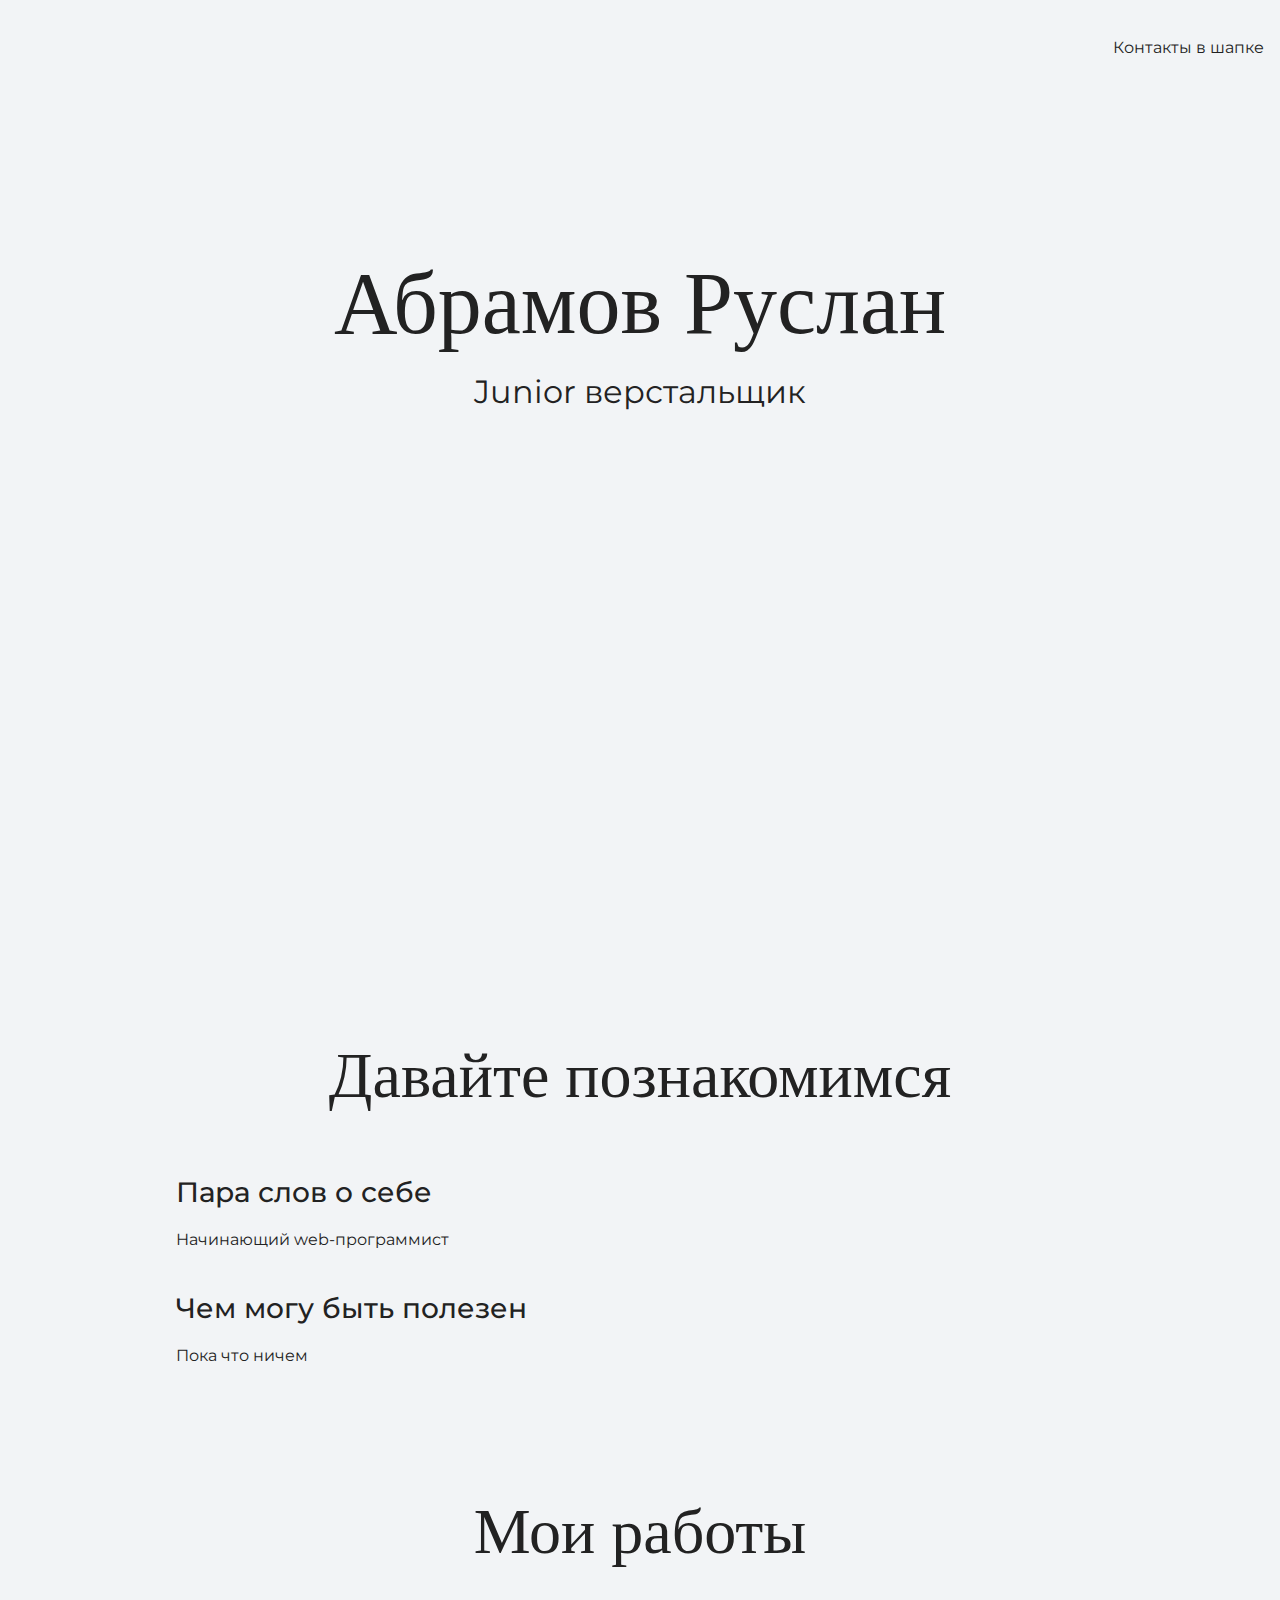
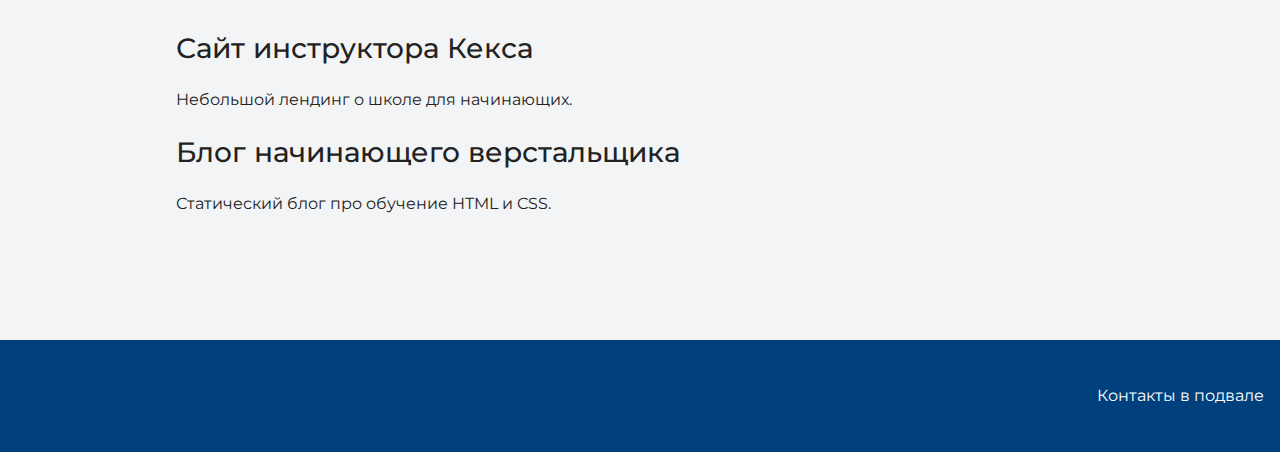
==== index.html @ 0f61a7ad "Add files via upload" ====
<!DOCTYPE html>
<html lang="ru">
  <head>
    <meta charset="UTF-8">
    <link rel="stylesheet" href="style.css">
    <link href="https://fonts.googleapis.com/css?family=Montserrat:400,500,700|Old+Standard+TT&display=swap&subset=cyrillic" rel="stylesheet">
    <title>Портфолио Junior верстальщика</title>
  </head>

  <body>
    <header class="page-header">
      <div class="container">
        Контакты в шапке
      </div>
    </header>

    <section class="hero-image">
      <div class="container">
        <h1 class="heading">Абрамов Руслан</h1>
        <p>Junior верстальщик</p>
      </div>
    </section>

    <section class="intro">
      <div class="container">
        <h2 class="subheading">Давайте познакомимся</h2>
        <h3>Пара слов о себе</h3>
        <p>Начинающий web-программист</p>
        <h3>Чем могу быть полезен</h3>
        <p>Пока что ничем</p>
      </div>
    </section>

    <section class="portfolio">
      <h2 class="subheading">Мои работы</h2>
      <div class="container">
        <h3>Сайт инструктора Кекса</h3>
        <p>Небольшой лендинг о школе для начинающих.</p>

        <h3>Блог начинающего верстальщика</h3>
        <p>Статический блог про обучение HTML и CSS.</p>
    </div>
    </section>

    <footer class="page-footer">
      <div class="container">
        Контакты в подвале
      </div>
    </footer>
  </body>
</html>
---- style.css ----
body {
  margin: 0;
  min-width: 960px;
  font-family: "Montserrat", "Helvetica", "Arial", sans-serif;
  font-size: 16px;
  line-height: 32px;
  color: #222222;
  background-color: #f2f4f6;
  background-image: url("img/hero-bg.jpg");
  background-repeat: no-repeat;
  background-position: top center;
}

.container {
  max-width: 928px;
  margin: 0 auto;
  padding: 0 16px;
}

.page-header {
  margin: 0 0 160px;
  padding: 32px 0 32px;
}

.page-header .container,
.page-footer .container {
  max-width: 1408px;
  text-align: right;
}

.page-header a {
  margin-left: 56px;
  color: #288be6;
  text-decoration: none;
  background-repeat: no-repeat;
  background-position: left;
}

.header-email {
  padding-left: 30px;
  background-image: url("img/icon-email-header.svg");
}

.header-phone {
  padding-left: 25px;
  background-image: url("img/icon-phone-header.svg");
}

.hero-image {
  margin-bottom: 620px;
}

.hero-image .container {
  max-width: 1408px;
  text-align: center;
}

.heading {
  margin: 0 0 16px;
  font-family: "Old Standard TT", "Times", "Times New Roman", serif;
  font-size: 88px;
  line-height: 96px;
  font-weight: 400;
}

.hero-image p {
  margin: 0;
  font-size: 32px;
  line-height: 48px;
}

.intro {
  margin: 0 0 120px;
}

.subheading {
  margin: 0 0 56px;
  font-family: "Old Standard TT", "Times", "Times New Roman", serif;
  font-size: 64px;
  line-height: 80px;
  font-weight: 400;
  text-align: center;
}

.user-image {
  margin: 0 0 32px;
  text-align: center;
}

.intro h3,
.portfolio h3 {
  margin: 0 0 12px;
  font-size: 28px;
  line-height: 40px;
  font-weight: 500;
}

.intro p {
  margin: 0 0 32px;
}

.skills-list {
  margin: 0;
  padding: 0;
}

.skills-list dt {
  padding-left: 32px;
  background-repeat: no-repeat;
  background-position: left;
}

.skill-html {
  background-image: url("img/icon-html.svg");
}

.skill-css {
  background-image: url("img/icon-css.svg");
}

.level {
  margin: 4px 0 16px;
  padding: 0;
  height: 14px;
  font-size: 0;
  background-color: #ffffff;
  border: 1px solid #86c3fa;
  border-radius: 8px;
}

.level div {
  margin: 1px;
  height: 12px;
  background-color: #288be6;
  border-radius: 6px;
}

.portfolio {
  margin: 0 0 120px;
}

.projects {
  margin: 0;
  padding: 0;
  list-style: none;
}

.projects li {
  margin: 0 0 80px;
}

.project-image {
  margin: 0 0 24px;
  text-align: center;
}

.projects p {
  margin: 0 0 24px;
}

.button {
  padding: 6px 20px;
  display: inline-block;
  vertical-align: baseline;
  text-decoration: none;
  text-transform: uppercase;
  border-radius: 4px;
  background-color: #288be6;
  color: #ffffff;
}

.page-footer {
  padding: 40px 0;
  background-color: #00417d;
  color: #ffffff;
}

.page-footer a {
  margin-left: 56px;
  color: inherit;
  text-decoration: none;
  background-repeat: no-repeat;
  background-position: left;
}

.footer-email {
  padding-left: 30px;
  background-image: url("img/icon-email-footer.svg");
}

.footer-phone {
  padding-left: 25px;
  background-image: url("img/icon-phone-footer.svg");
}
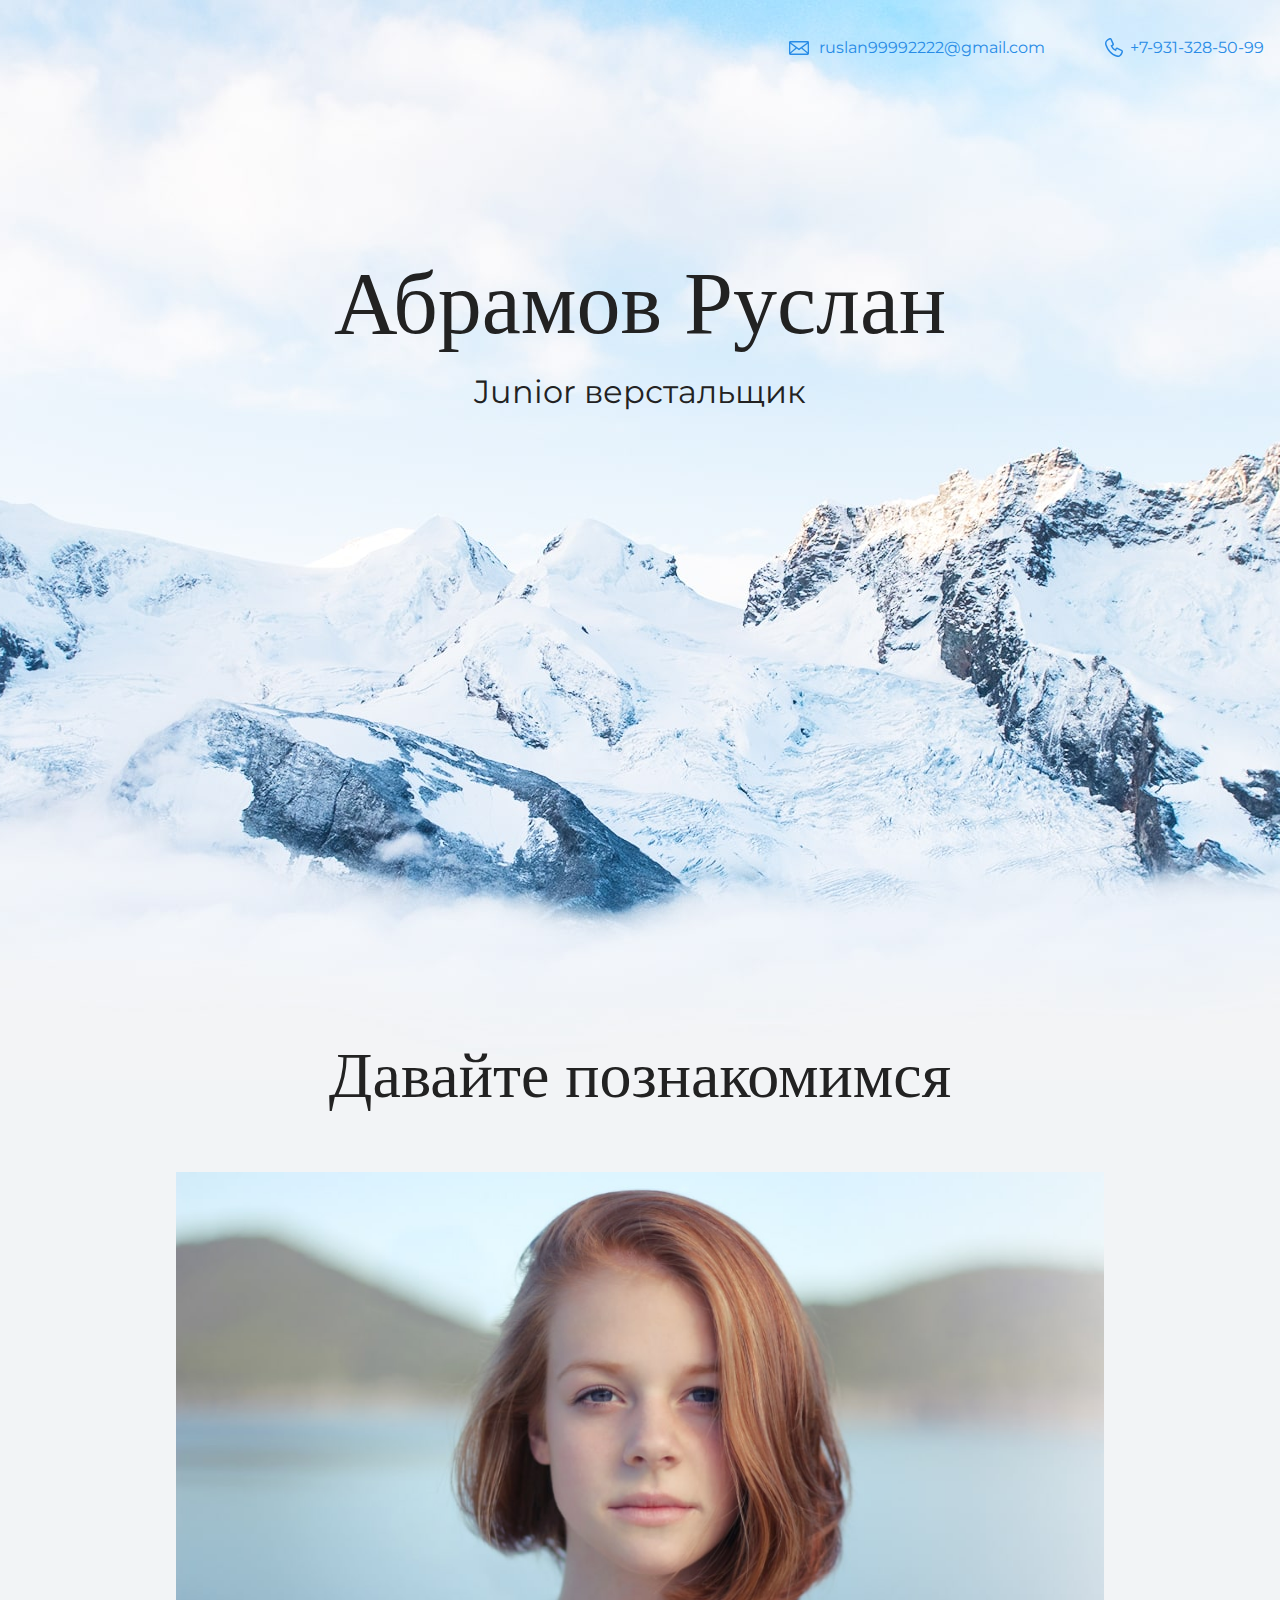
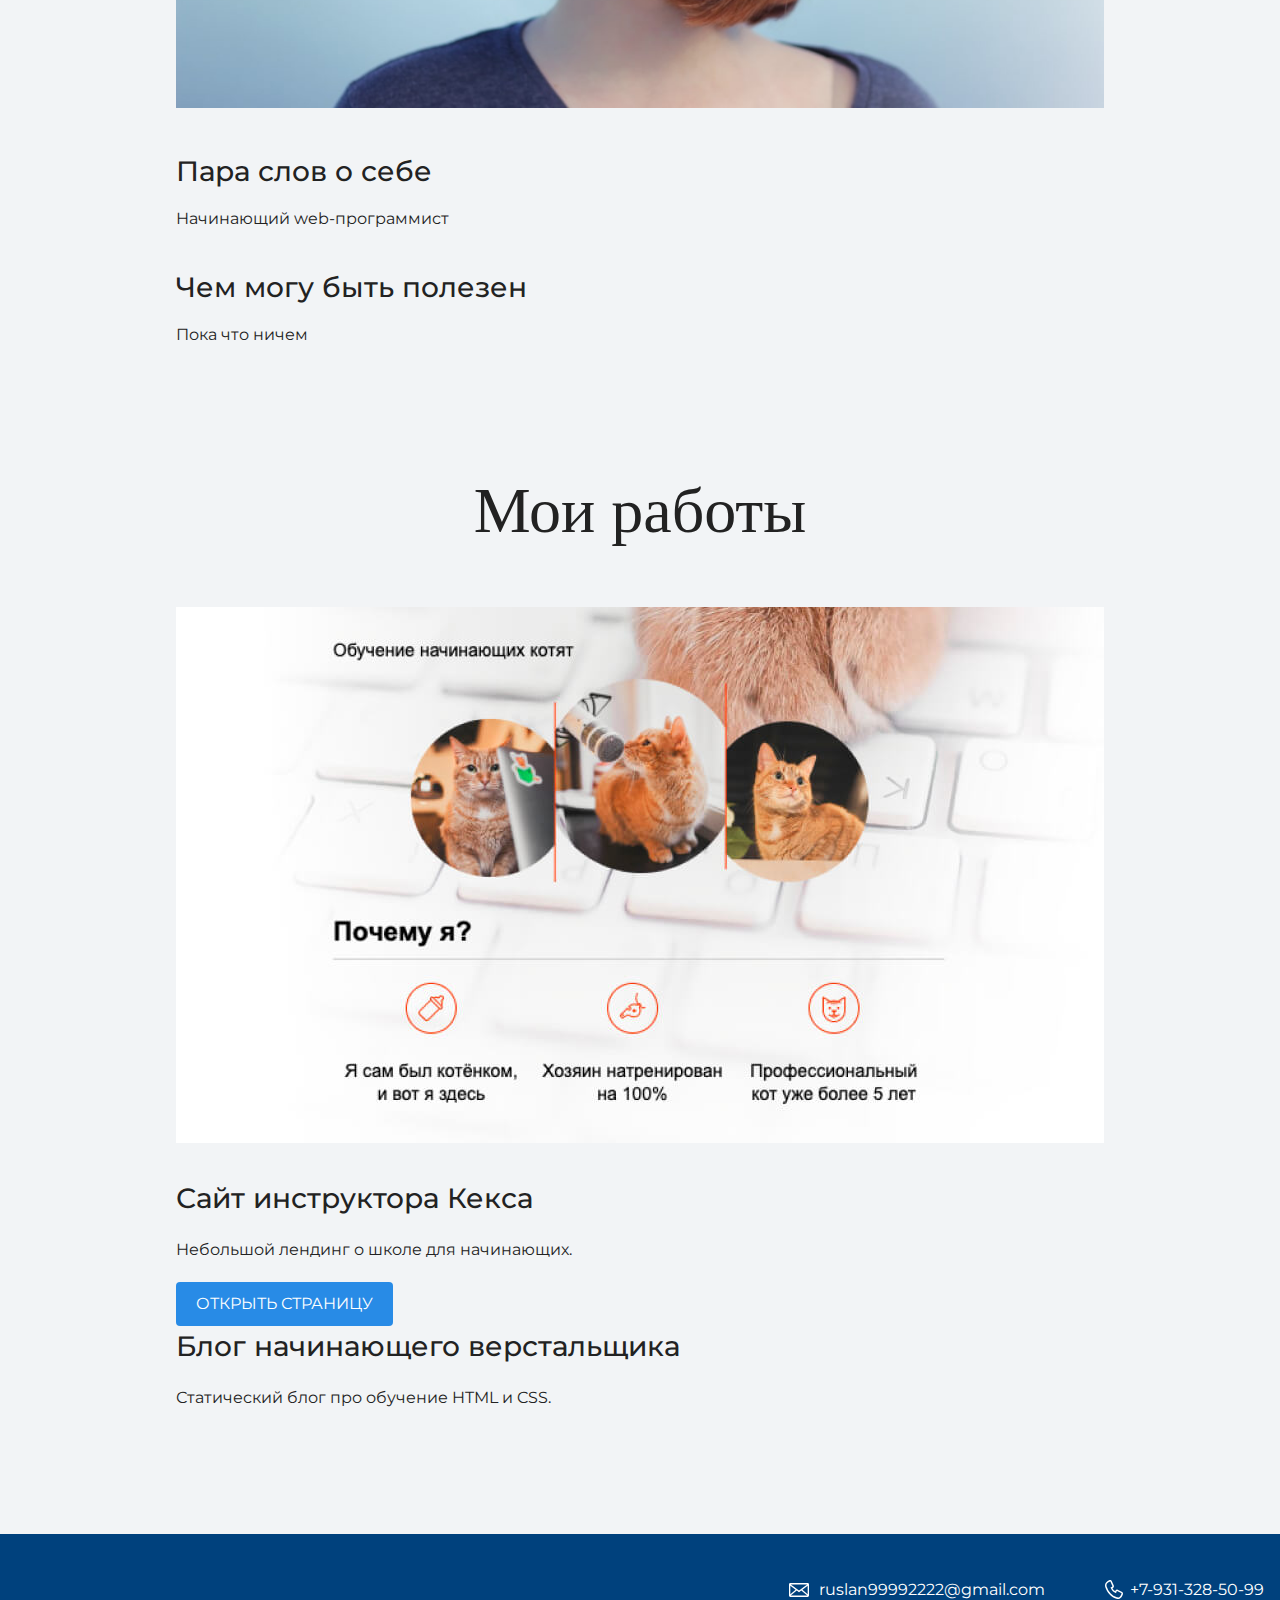
==== commit 252e9286: "Upload" ====
--- a/index.html
+++ b/index.html
@@ -10,7 +10,8 @@
   <body>
     <header class="page-header">
       <div class="container">
-        Контакты в шапке
+        <a href="mailto:ruslan99992222@gmail.com" class="header-email">ruslan99992222@gmail.com</a>
+        <a href="tel:+79313285099" class="header-phone">+7-931-328-50-99</a>
       </div>
     </header>
 
@@ -24,6 +25,9 @@
     <section class="intro">
       <div class="container">
         <h2 class="subheading">Давайте познакомимся</h2>
+        <figure class="user-image">
+          <img src="files/user.jpg" width="928" height="536" alt="Фотография Неопознанного Енота">
+        </figure>
         <h3>Пара слов о себе</h3>
         <p>Начинающий web-программист</p>
         <h3>Чем могу быть полезен</h3>
@@ -34,8 +38,12 @@
     <section class="portfolio">
       <h2 class="subheading">Мои работы</h2>
       <div class="container">
+        <figure class="project-image">
+          <img src="files/project.jpg" width="928" height="536" alt="Cайт инструктора Кекса">
+        </figure>
         <h3>Сайт инструктора Кекса</h3>
         <p>Небольшой лендинг о школе для начинающих.</p>
+        <a class="button" href="source/project/index.html">Открыть страницу</a>
 
         <h3>Блог начинающего верстальщика</h3>
         <p>Статический блог про обучение HTML и CSS.</p>
@@ -44,7 +52,8 @@
 
     <footer class="page-footer">
       <div class="container">
-        Контакты в подвале
+        <a href="mailto:ruslan99992222@gmail.com" class="footer-email">ruslan99992222@gmail.com</a>
+        <a href="tel:+79313285099" class="footer-phone">+7-931-328-50-99</a>
       </div>
     </footer>
   </body>
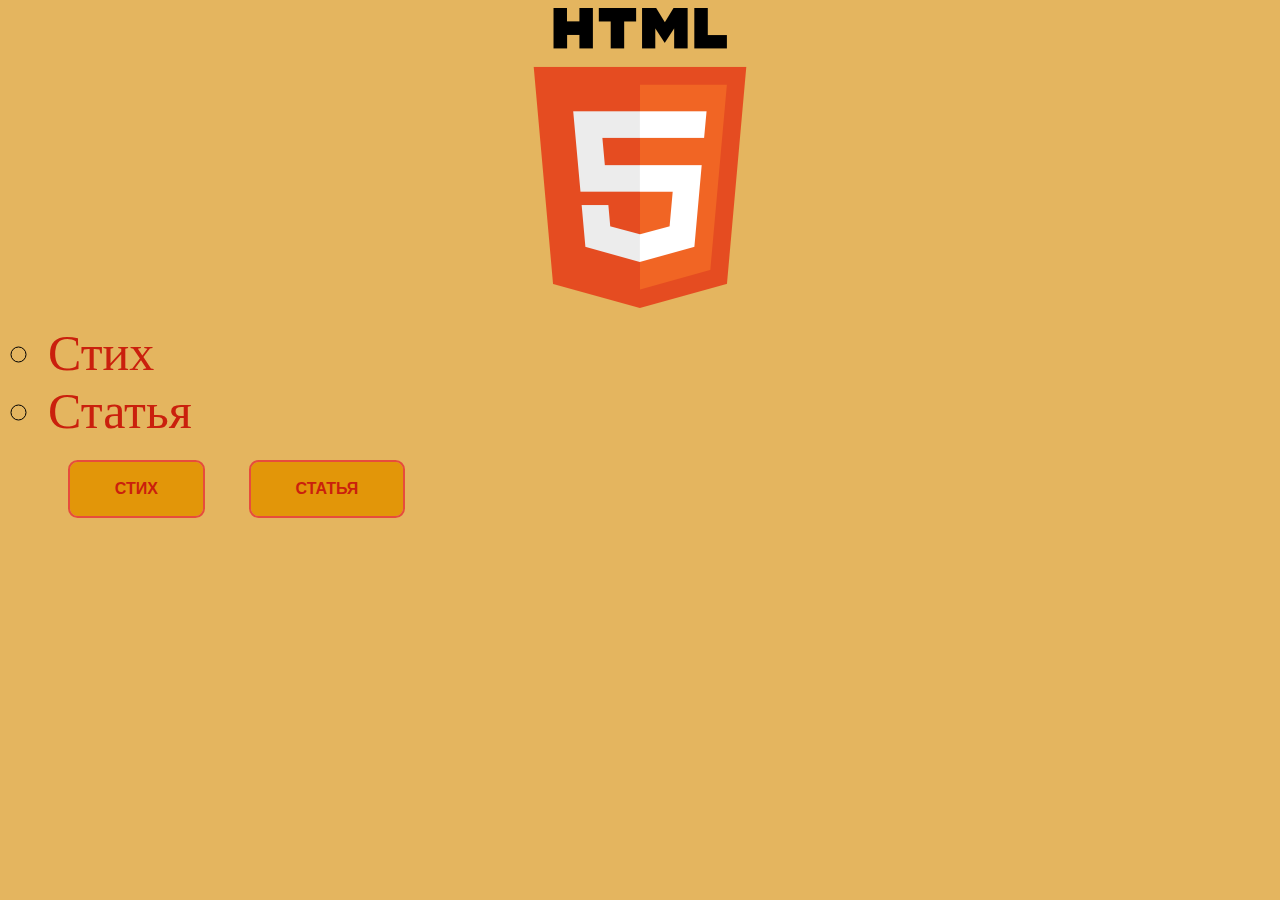
==== commit 0ad12063: "Add files via upload" ====
--- a/index.html
+++ b/index.html
@@ -1,60 +1,37 @@
-<!DOCTYPE html>
-<html lang="ru">
-  <head>
-    <meta charset="UTF-8">
-    <link rel="stylesheet" href="style.css">
-    <link href="https://fonts.googleapis.com/css?family=Montserrat:400,500,700|Old+Standard+TT&display=swap&subset=cyrillic" rel="stylesheet">
-    <title>Портфолио Junior верстальщика</title>
-  </head>
-
-  <body>
-    <header class="page-header">
-      <div class="container">
-        <a href="mailto:ruslan99992222@gmail.com" class="header-email">ruslan99992222@gmail.com</a>
-        <a href="tel:+79313285099" class="header-phone">+7-931-328-50-99</a>
-      </div>
-    </header>
-
-    <section class="hero-image">
-      <div class="container">
-        <h1 class="heading">Абрамов Руслан</h1>
-        <p>Junior верстальщик</p>
-      </div>
-    </section>
-
-    <section class="intro">
-      <div class="container">
-        <h2 class="subheading">Давайте познакомимся</h2>
-        <figure class="user-image">
-          <img src="files/user.jpg" width="928" height="536" alt="Фотография Неопознанного Енота">
-        </figure>
-        <h3>Пара слов о себе</h3>
-        <p>Начинающий web-программист</p>
-        <h3>Чем могу быть полезен</h3>
-        <p>Пока что ничем</p>
-      </div>
-    </section>
-
-    <section class="portfolio">
-      <h2 class="subheading">Мои работы</h2>
-      <div class="container">
-        <figure class="project-image">
-          <img src="files/project.jpg" width="928" height="536" alt="Cайт инструктора Кекса">
-        </figure>
-        <h3>Сайт инструктора Кекса</h3>
-        <p>Небольшой лендинг о школе для начинающих.</p>
-        <a class="button" href="source/project/index.html">Открыть страницу</a>
-
-        <h3>Блог начинающего верстальщика</h3>
-        <p>Статический блог про обучение HTML и CSS.</p>
-    </div>
-    </section>
-
-    <footer class="page-footer">
-      <div class="container">
-        <a href="mailto:ruslan99992222@gmail.com" class="footer-email">ruslan99992222@gmail.com</a>
-        <a href="tel:+79313285099" class="footer-phone">+7-931-328-50-99</a>
-      </div>
-    </footer>
-  </body>
-</html>
+<!DOCTYPE html>
+<html lang="en">
+<head>
+    <meta charset="UTF-8">
+    <meta name="viewport" content="width=device-width, initial-scale=1.0">
+    <link rel="stylesheet" href="style.css">
+    <title>Документ</title>
+    <style> 
+        body {
+            background-color: rgb(228, 181, 95);
+        } 
+        li {
+            font-size: 50px;
+            list-style-type: circle;
+            list-style-position: outside; /* Маркеры размещаются за пределами текстового блока */
+            
+        }
+        img {
+            display: block;
+            margin-left: auto;
+            margin-right: auto;
+        }
+
+       </style>
+</head>
+<body>
+    <img src="html.png" width="300"  alt="Ноутбук">
+    <ul>
+        <li><a href="stih.html">Стих</a></li>
+        <li><a href="state.html">Статья</a></li>
+        <button class="btn back"><a href="stih.html">Стих</a></button>
+        <button class="btn back"><a href="state.html">Статья</a></button>
+    </ul>
+</body>
+</html>
+
+
--- a/style.css
+++ b/style.css
@@ -1,194 +1,98 @@
-body {
-  margin: 0;
-  min-width: 960px;
-  font-family: "Montserrat", "Helvetica", "Arial", sans-serif;
-  font-size: 16px;
-  line-height: 32px;
-  color: #222222;
-  background-color: #f2f4f6;
-  background-image: url("img/hero-bg.jpg");
-  background-repeat: no-repeat;
-  background-position: top center;
-}
-
-.container {
-  max-width: 928px;
-  margin: 0 auto;
-  padding: 0 16px;
-}
-
-.page-header {
-  margin: 0 0 160px;
-  padding: 32px 0 32px;
-}
-
-.page-header .container,
-.page-footer .container {
-  max-width: 1408px;
-  text-align: right;
-}
-
-.page-header a {
-  margin-left: 56px;
-  color: #288be6;
-  text-decoration: none;
-  background-repeat: no-repeat;
-  background-position: left;
-}
-
-.header-email {
-  padding-left: 30px;
-  background-image: url("img/icon-email-header.svg");
-}
-
-.header-phone {
-  padding-left: 25px;
-  background-image: url("img/icon-phone-header.svg");
-}
-
-.hero-image {
-  margin-bottom: 620px;
-}
-
-.hero-image .container {
-  max-width: 1408px;
-  text-align: center;
-}
-
-.heading {
-  margin: 0 0 16px;
-  font-family: "Old Standard TT", "Times", "Times New Roman", serif;
-  font-size: 88px;
-  line-height: 96px;
-  font-weight: 400;
-}
-
-.hero-image p {
-  margin: 0;
-  font-size: 32px;
-  line-height: 48px;
-}
-
-.intro {
-  margin: 0 0 120px;
-}
-
-.subheading {
-  margin: 0 0 56px;
-  font-family: "Old Standard TT", "Times", "Times New Roman", serif;
-  font-size: 64px;
-  line-height: 80px;
-  font-weight: 400;
-  text-align: center;
-}
-
-.user-image {
-  margin: 0 0 32px;
-  text-align: center;
-}
-
-.intro h3,
-.portfolio h3 {
-  margin: 0 0 12px;
-  font-size: 28px;
-  line-height: 40px;
-  font-weight: 500;
-}
-
-.intro p {
-  margin: 0 0 32px;
-}
-
-.skills-list {
-  margin: 0;
-  padding: 0;
-}
-
-.skills-list dt {
-  padding-left: 32px;
-  background-repeat: no-repeat;
-  background-position: left;
-}
-
-.skill-html {
-  background-image: url("img/icon-html.svg");
-}
-
-.skill-css {
-  background-image: url("img/icon-css.svg");
-}
-
-.level {
-  margin: 4px 0 16px;
-  padding: 0;
-  height: 14px;
-  font-size: 0;
-  background-color: #ffffff;
-  border: 1px solid #86c3fa;
-  border-radius: 8px;
-}
-
-.level div {
-  margin: 1px;
-  height: 12px;
-  background-color: #288be6;
-  border-radius: 6px;
-}
-
-.portfolio {
-  margin: 0 0 120px;
-}
-
-.projects {
-  margin: 0;
-  padding: 0;
-  list-style: none;
-}
-
-.projects li {
-  margin: 0 0 80px;
-}
-
-.project-image {
-  margin: 0 0 24px;
-  text-align: center;
-}
-
-.projects p {
-  margin: 0 0 24px;
-}
-
-.button {
-  padding: 6px 20px;
-  display: inline-block;
-  vertical-align: baseline;
-  text-decoration: none;
-  text-transform: uppercase;
-  border-radius: 4px;
-  background-color: #288be6;
-  color: #ffffff;
-}
-
-.page-footer {
-  padding: 40px 0;
-  background-color: #00417d;
-  color: #ffffff;
-}
-
-.page-footer a {
-  margin-left: 56px;
-  color: inherit;
-  text-decoration: none;
-  background-repeat: no-repeat;
-  background-position: left;
-}
-
-.footer-email {
-  padding-left: 30px;
-  background-image: url("img/icon-email-footer.svg");
-}
-
-.footer-phone {
-  padding-left: 25px;
-  background-image: url("img/icon-phone-footer.svg");
-}+.bodyy {
+  font-family: "Montserrat", "Helvetica", "Arial", sans-serif;
+  font-size: 16px;
+  line-height: 32px;
+  color: #222222;
+  background-color: rgb(228, 181, 95);
+}
+
+.imgState {
+  display: block;
+  margin-left: auto;
+  margin-right: auto;
+}
+
+.h1State {
+  text-align: center;
+  color: #4f7e04;
+}
+
+.block1 {
+  text-align: left;
+  text-transform: uppercase;
+  line-height: 10px;
+  letter-spacing: 3px;
+  word-spacing: 5px;
+  text-indent: 50px;
+  text-shadow: 1px 1px 2px #4f7e04;
+  margin-top: 10px;
+  border-style: groove;
+  border-radius: 50px;
+  border-color: #4f7e04;
+  border-width: 4px;
+}
+
+.block2 {
+  text-align: left;
+  line-height: 20px;
+  letter-spacing: 3px;
+  word-spacing: 5px;
+  text-shadow: 1px 1px 2px #4f7e04;
+  margin-top: 10px;
+}
+
+.block3 {
+  text-align: left;
+  line-height: 20px;
+  letter-spacing: 3px;
+  word-spacing: 5px;
+  text-shadow: 1px 1px 2px #4f7e04;
+  margin-top: 10px;
+}
+
+.block4 {
+  text-align: left;
+  line-height: 20px;
+  letter-spacing: 3px;
+  word-spacing: 5px;
+  text-shadow: 1px 1px 2px #4f7e04;
+  margin-top: 10px;
+}
+
+.back {
+  border-color: #3498db;
+  color: #fff;
+  box-shadow: 0 0 40px 40px #e29609 inset, 0 0 0 0 #e29609;
+  -webkit-transition: all 150ms ease-in-out;
+  transition: all 150ms ease-in-out;
+}
+
+.back:hover {
+  box-shadow: 0 0 10px 0 #e29609 inset, 0 0 10px 4px #e29609;
+}
+
+.btn {
+  box-sizing: border-box;
+  appearance: none;
+  background-color: transparent;
+  border: 2px solid #e74c3c;
+  border-radius: 0.6em;
+  color: #e74c3c;
+  cursor: pointer;
+  align-self: center;
+  font-size: 1rem;
+  font-weight: 400;
+  line-height: 1;
+  margin: 20px;
+  padding: 1.2em 2.8em;
+  text-decoration: none;
+  text-align: center;
+  text-transform: uppercase;
+  font-family: "Montserrat", sans-serif;
+  font-weight: 700;
+}
+
+a {
+  color: #ca200d;
+  text-decoration: none;
+}
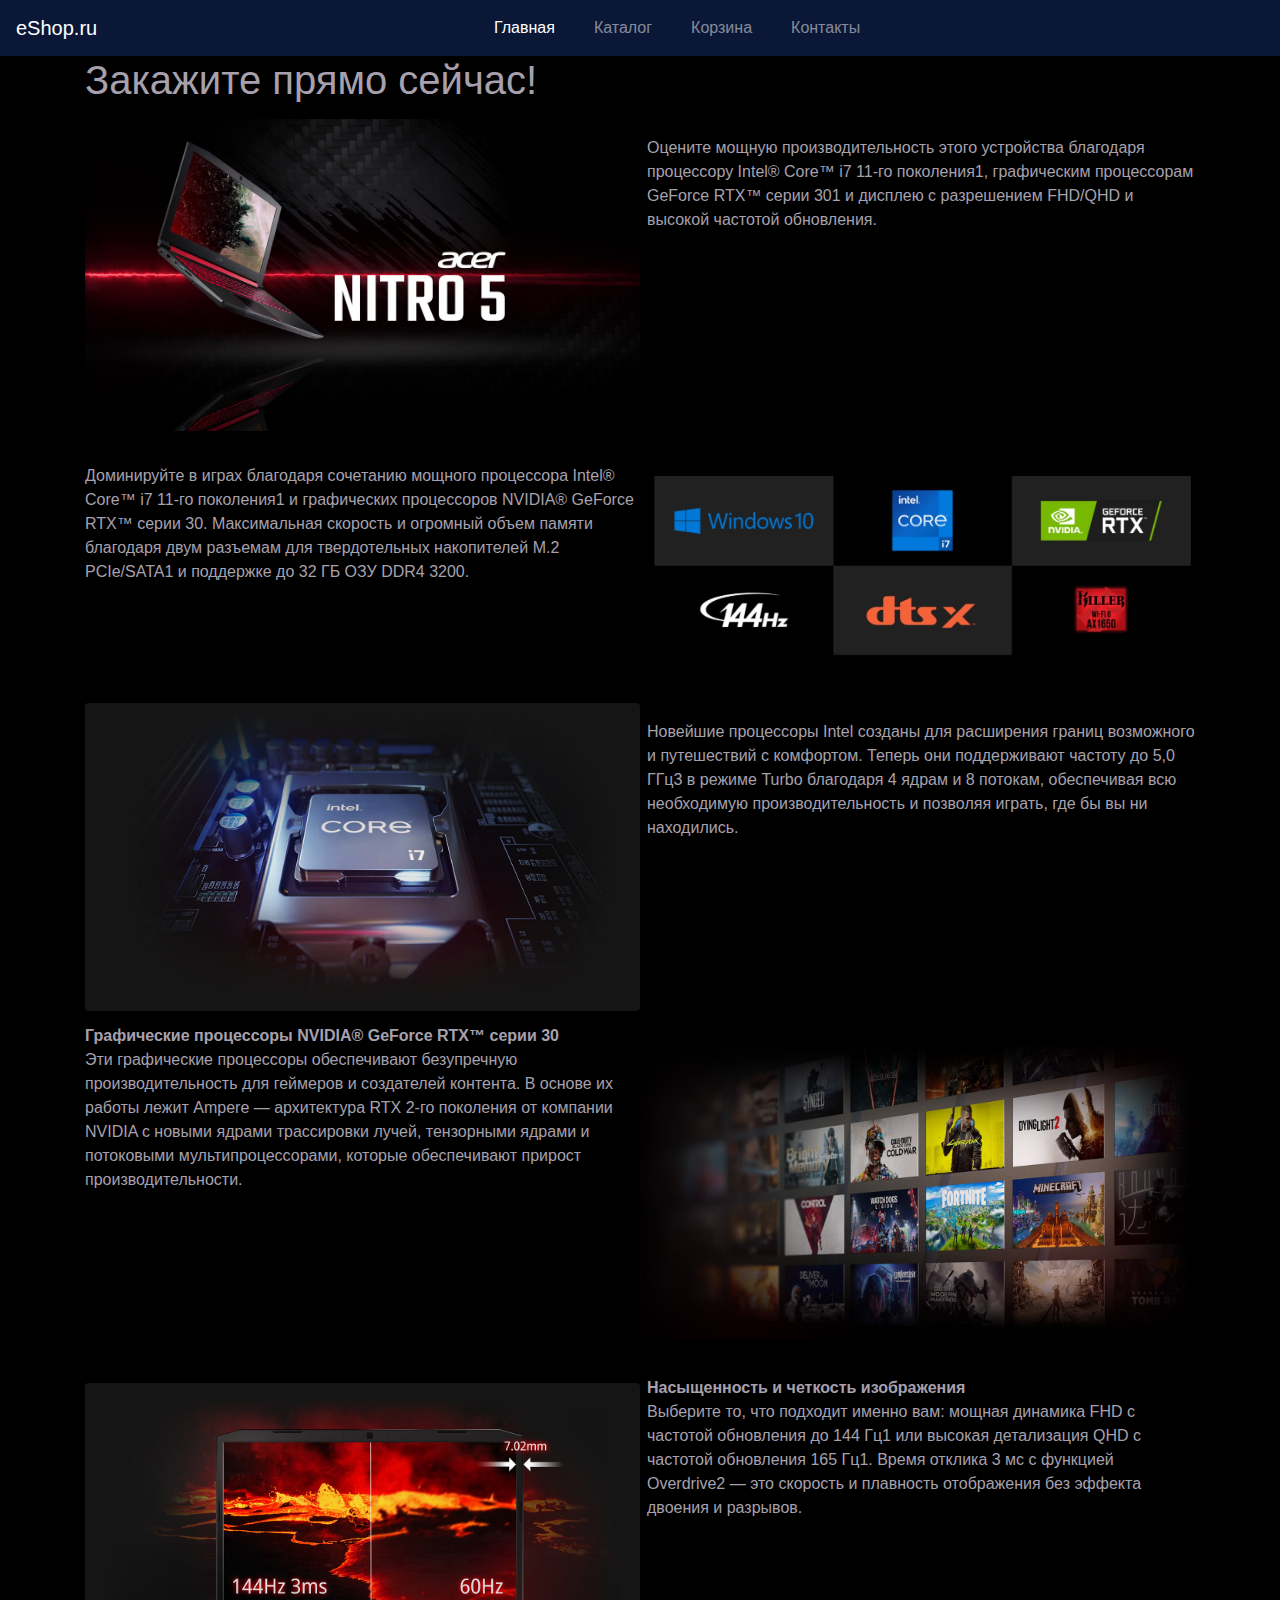
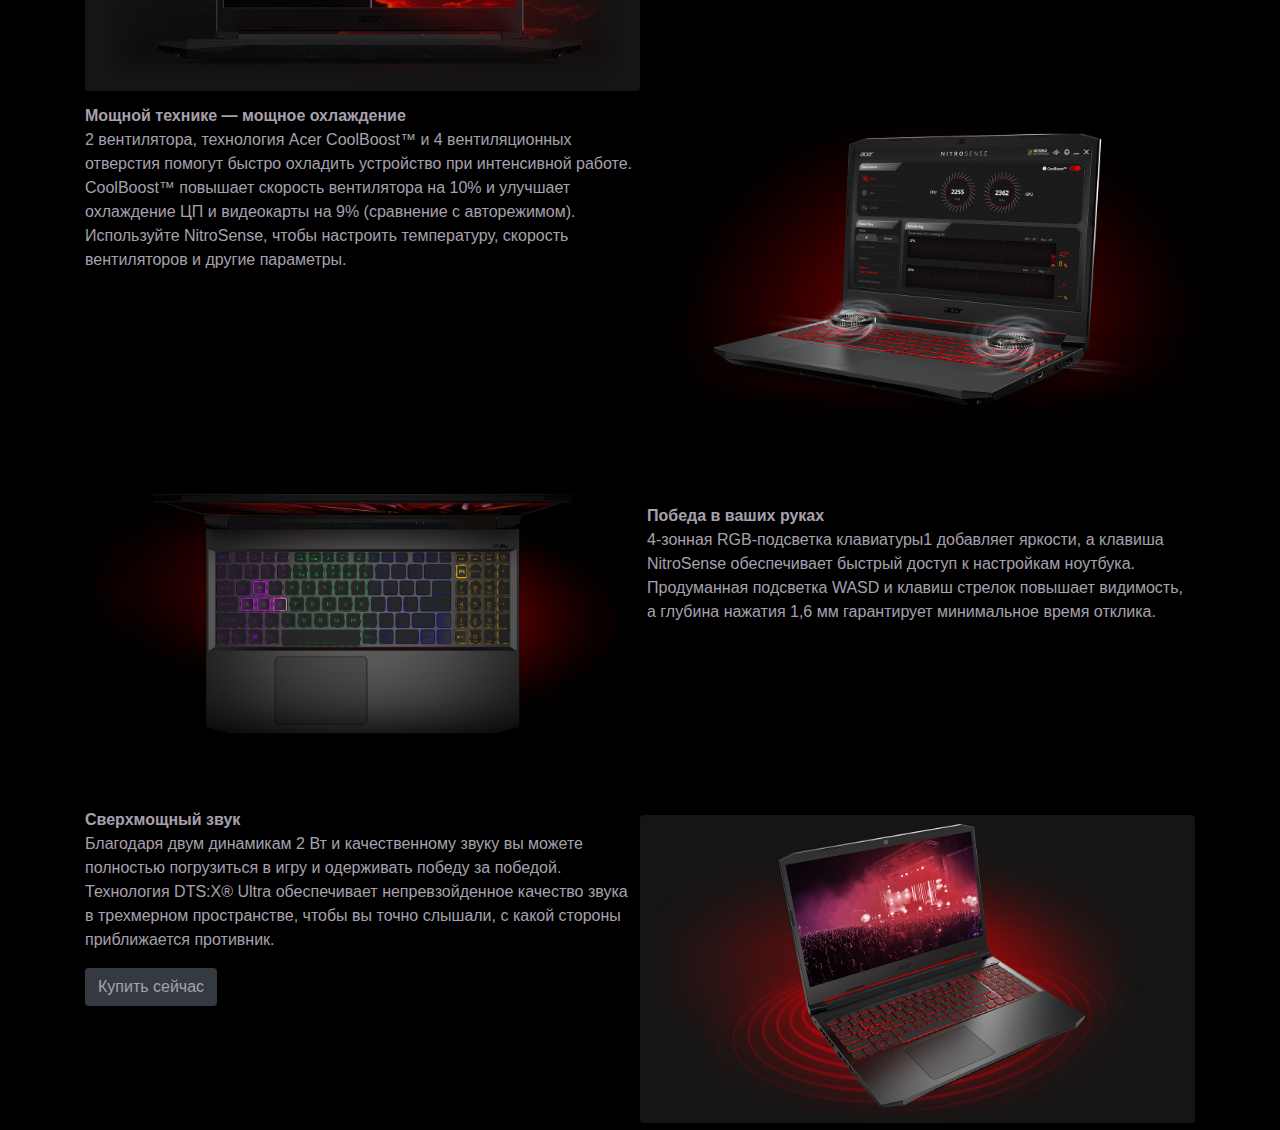
==== commit 1cdc4e0c: "Add files via upload" ====
--- a/index.html
+++ b/index.html
@@ -2,36 +2,103 @@
 <html lang="en">
 <head>
     <meta charset="UTF-8">
+    <meta http-equiv="X-UA-Compatible" content="IE=edge">
     <meta name="viewport" content="width=device-width, initial-scale=1.0">
-    <link rel="stylesheet" href="style.css">
-    <title>Документ</title>
-    <style> 
-        body {
-            background-color: rgb(228, 181, 95);
-        } 
-        li {
-            font-size: 50px;
-            list-style-type: circle;
-            list-style-position: outside; /* Маркеры размещаются за пределами текстового блока */
-            
-        }
-        img {
-            display: block;
-            margin-left: auto;
-            margin-right: auto;
-        }
+    <meta name="keyword" content="Ноутюуки, мониторы, наушники, магазин">
+    <meta name="description" content="Магазин техники">
 
-       </style>
+    <script src="jquery.js"></script>
+    <script src="https://cdnjs.cloudflare.com/ajax/libs/popper.js/1.11.0/umd/popper.min.js"></script>
+    <script src="https://maxcdn.bootstrapcdn.com/bootstrap/4.0.0-beta/js/bootstrap.min.js"></script>
+    <script src="OpenCatalog.js"></script>
+    <link rel="stylesheet" href="https://maxcdn.bootstrapcdn.com/bootstrap/4.0.0-beta/css/bootstrap.min.css">
+    <link rel="stylesheet" href="mainCSS.css">
+    <title>Document</title>
 </head>
 <body>
-    <img src="html.png" width="300"  alt="Ноутбук">
-    <ul>
-        <li><a href="stih.html">Стих</a></li>
-        <li><a href="state.html">Статья</a></li>
-        <button class="btn back"><a href="stih.html">Стих</a></button>
-        <button class="btn back"><a href="state.html">Статья</a></button>
-    </ul>
+    <nav class="navbar navbar-expand-lg navbar-dark ">
+        <button class="navbar-toggler navbar-toggler-right" type="button" data-toggle="collapse" data-target="#navbarTogglerDemo02" aria-controls="navbarTogglerDemo02" aria-expanded="false" aria-label="Toggle navigation">
+          <span class="navbar-toggler-icon"></span>
+        </button>
+        <a class="navbar-brand" href="#!">eShop.ru</a>
+      
+        <div class="collapse navbar-collapse" id="navbarTogglerDemo02">
+          <ul class="navbar-nav mr-auto mt-2 mt-md-0 w-100 justify-content-center">
+            <li class="nav-item active">
+              <a class="nav-link" href="index.html">Главная</a>
+            </li>
+            <li class="nav-item">
+              <a class="nav-link" href="#" onclick="ShowCatalog()">Каталог</a>
+            </li>
+              <li class="nav-item">
+                <a class="nav-link" href="catalog.html" onclick="ShowKorz()">Корзина</a>
+              </li>
+              <li class="nav-item">
+                <a class="nav-link" href="contacts.html">Контакты</a>
+              </li>
+              
+              
+          </ul>
+        </div>
+      </nav>
+      <nav class="navbar navbar-expand-lg navbar-dark hide" id="Catalog">
+        <button class="navbar-toggler navbar-toggler-right" type="button" data-toggle="collapse" data-target="#navbarTogglerDemo02" aria-controls="navbarTogglerDemo02" aria-expanded="false" aria-label="Toggle navigation">
+          <span class="navbar-toggler-icon"></span>
+        </button>
+        <!-- <a class="navbar-brand" href="#!">Navbar</a> -->
+      
+        <div class="collapse navbar-collapse" id="navbarTogglerDemo02">
+          <ul class="navbar-nav mr-auto mt-2 mt-md-0 w-100 justify-content-center">
+            <li class="nav-item">
+              <a class="nav-link" href="catalog.html #Zagolovok1">Ноутбуки</a>
+            </li>
+            <li class="nav-item">
+              <a class="nav-link" href="catalog.html #Zagolovok5">Наушники</a>
+            </li>
+              <li class="nav-item">
+                <a class="nav-link" href="catalog.html #Zagolovok3">Мониторы</a>
+              </li>
+              <li class="nav-item">
+                <a class="nav-link" href="catalog.html #Zagolovok7">Клавиатуры</a>
+              </li>
+              
+              
+          </ul>
+        </div>
+      </nav>
+      <div class="container">
+        <h1 class="text-left">Закажите прямо сейчас!</h1>
+        <img src="main1.jpg" alt="" width="50%" class="img2 rounded">
+        <p> <br> Оцените мощную производительность этого устройства благодаря процессору Intel® Core™ i7 11-го поколения1, графическим процессорам GeForce RTX™ серии 301 и дисплею с разрешением FHD/QHD и высокой частотой обновления. <br> <br> <br> <br> <br> <br> <br> <br> <br> <br></p> 
+        <img src="main2.jpg" alt="" width="49%" class="img1 rounded">
+        <p>Доминируйте в играх благодаря сочетанию мощного процессора Intel® Core™ i7 11-го поколения1 и графических процессоров NVIDIA® GeForce RTX™ серии 30. Максимальная скорость и огромный объем памяти благодаря двум разъемам для твердотельных накопителей M.2 PCIe/SATA1 и поддержке до 32 ГБ ОЗУ DDR4 3200.<br> <br> <br> <br> <br></p>
+        <img src="main3.jpg" alt="" width="50%" class="img2 rounded">
+        <p> <br> Новейшие процессоры Intel созданы для расширения границ возможного и путешествий с комфортом. Теперь они поддерживают частоту до 5,0 ГГц3 в режиме Turbo благодаря 4 ядрам и 8 потокам, обеспечивая всю необходимую производительность и позволяя играть, где бы вы ни находились.<br> <br> <br> <br> <br> <br> <br> <br></p>
+        
+        <img src="main4.jpg" alt="" width="50%" class="img1 rounded">
+        <p><b>Графические процессоры NVIDIA® GeForce RTX™ серии 30 <br></b> 
+          Эти графические процессоры обеспечивают безупречную производительность для геймеров и создателей контента. В основе их работы лежит Ampere — архитектура RTX 2-го поколения от компании NVIDIA с новыми ядрами трассировки лучей, тензорными ядрами и потоковыми мультипроцессорами, которые обеспечивают прирост производительности.<br> <br> <br> <br> <br> <br> <br> <br></p>
+        
+          <img src="main5.jpg" alt="" width="50%" class="img2 rounded">
+        <p><b>Насыщенность и четкость изображения <br></b>
+          Выберите то, что подходит именно вам: мощная динамика FHD с частотой обновления до 144 Гц1 или высокая детализация QHD с частотой обновления 165 Гц1. Время отклика 3 мс с функцией Overdrive2 — это скорость и плавность отображения без эффекта двоения и разрывов.<br> <br> <br> <br> <br> <br> <br> <br></p>
+        
+          <img src="main6.jpg" alt="" width="50%" class="img1 rounded">
+          <p><b>Мощной технике — мощное охлаждение <br></b>
+            2 вентилятора, технология Acer CoolBoost™ и 4 вентиляционных отверстия помогут быстро охладить устройство при интенсивной работе. CoolBoost™ повышает скорость вентилятора на 10% и улучшает охлаждение ЦП и видеокарты на 9% (сравнение с авторежимом). Используйте NitroSense, чтобы настроить температуру, скорость вентиляторов и другие параметры.<br> <br> <br> <br> <br> <br> <br> <br></p>
+        
+            <img src="main7.jpg" alt="" width="50%" class="img2 rounded">
+            <p><b><br><br> Победа в ваших руках <br></b>
+              4-зонная RGB-подсветка клавиатуры1 добавляет яркости, а клавиша NitroSense обеспечивает быстрый доступ к настройкам ноутбука. Продуманная подсветка WASD и клавиш стрелок повышает видимость, а глубина нажатия 1,6 мм гарантирует минимальное время отклика.<br> <br> <br> <br> <br> <br> <br> <br></p>
+        
+              <img src="main8.jpg" alt="" width="50%" class="img1 rounded">
+        <p><b>Сверхмощный звук <br></b>
+          Благодаря двум динамикам 2 Вт и качественному звуку вы можете полностью погрузиться в игру и одерживать победу за победой. Технология DTS:X® Ultra обеспечивает непревзойденное качество звука в трехмерном пространстве, чтобы вы точно слышали, с какой стороны приближается противник.</p>
+        
+        <a class="btn bg-dark" href="catalog.html" role="button">Купить сейчас</a>
+        
+       
+        
+      </div>
 </body>
-</html>
-
-
+</html>--- a/mainCSS.css
+++ b/mainCSS.css
@@ -0,0 +1,68 @@
+h1,
+h2,
+h4 {
+  text-align: center;
+}
+
+body {
+  background-color: #000000;
+  color: #a7a1ae;
+}
+
+.navbar {
+  background-color: #0b1736;
+}
+
+.img1 {
+  float: right;
+  margin: 7px 0 7px 7px;
+}
+
+.img2 {
+  float: left;
+  margin: 7px 7px 7px 0;
+}
+
+.price {
+  font-size: 35px;
+}
+
+.Zagolovok {
+  font-size: 25px;
+}
+
+.hide {
+  display: none;
+}
+.show {
+  display: block;
+}
+
+.imgKat {
+  float: right;
+}
+
+.nav-item {
+  margin-right: 2%;
+  color: #fff842;
+}
+
+.nav-link {
+  color: #fff842;
+}
+
+.nav-link:hover {
+  color: #fff842;
+}
+
+.btn {
+  color: #a7a1ae;
+}
+
+.wind {
+  background-color: #0b1736;
+}
+
+.bodyCatalog {
+  background-color: #0c1f4e;
+}
